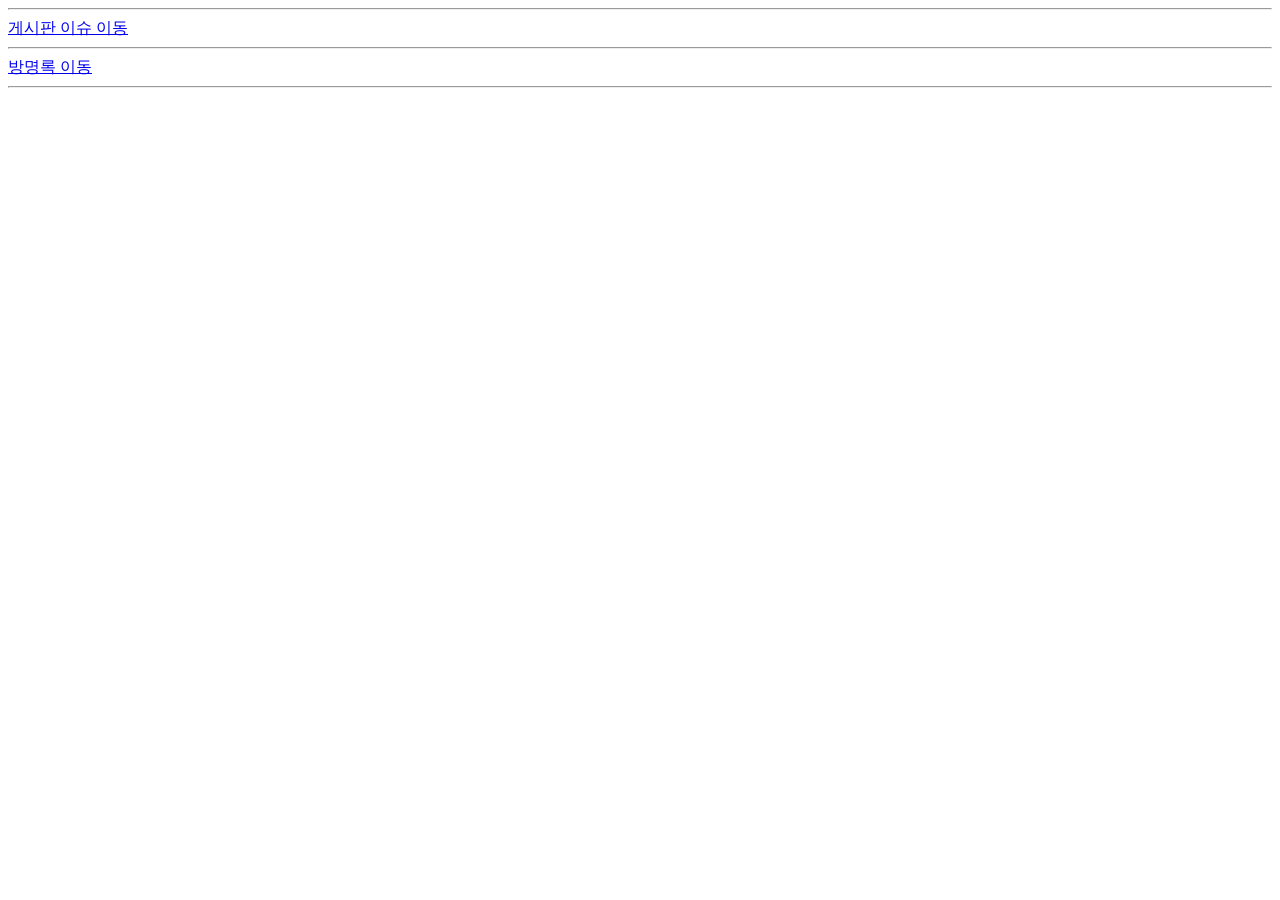
==== index.html @ 1bce0872 "Add initial HTML structure for FinalWeb" ====
<!DOCTYPE html>
<html lang="ko">
<head>
    <meta charset="UTF-8">
    <title>FinalWeb 메인</title>
    <style>
        /* 방명록 영역 기본 숨김 처리 및 여백 설정 */
        #guestbook-section {
            display: none;
            margin-top: 20px;
            max-width: 800px;
        }
    </style>
</head>
<body>
    <hr>
    <a href="https://github.com/asta7107/FinalWeb/issues" target="_blank">게시판 이슈 이동</a>
    <hr>
    <!-- 페이지 이동을 막고 자바스크립트 함수를 호출하도록 설정 -->
    <a href="javascript:void(0);" onclick="toggleGuestbook()">방명록 이동</a>
    <hr>

    <!-- 밑줄(<hr>) 아래에 나타날 방명록 영역 -->
    <div id="guestbook-section">
        <script src="https://giscus.app/client.js"
                data-repo="asta7107/FinalWeb"
                data-repo-id="R_kgDOVvx8ag"
                data-category="General"
                data-category-id="DIC_kwDOVvx8as4DLOYr"
                data-mapping="pathname"
                data-strict="0"
                data-reactions-enabled="1"
                data-emit-metadata="0"
                data-input-position="bottom"
                data-theme="preferred_color_scheme"
                data-lang="ko"
                crossorigin="anonymous"
                async>
        </script>
    </div>

    <script>
        function toggleGuestbook() {
            const guestbook = document.getElementById('guestbook-section');
            
            // 현재 숨겨져 있으면 보여주고, 이미 열려 있으면 다시 숨김
            if (guestbook.style.display === 'none' || guestbook.style.display === '') {
                guestbook.style.display = 'block';
            } else {
                guestbook.style.display = 'none';
            }
        }
    </script>
</body>
</html>
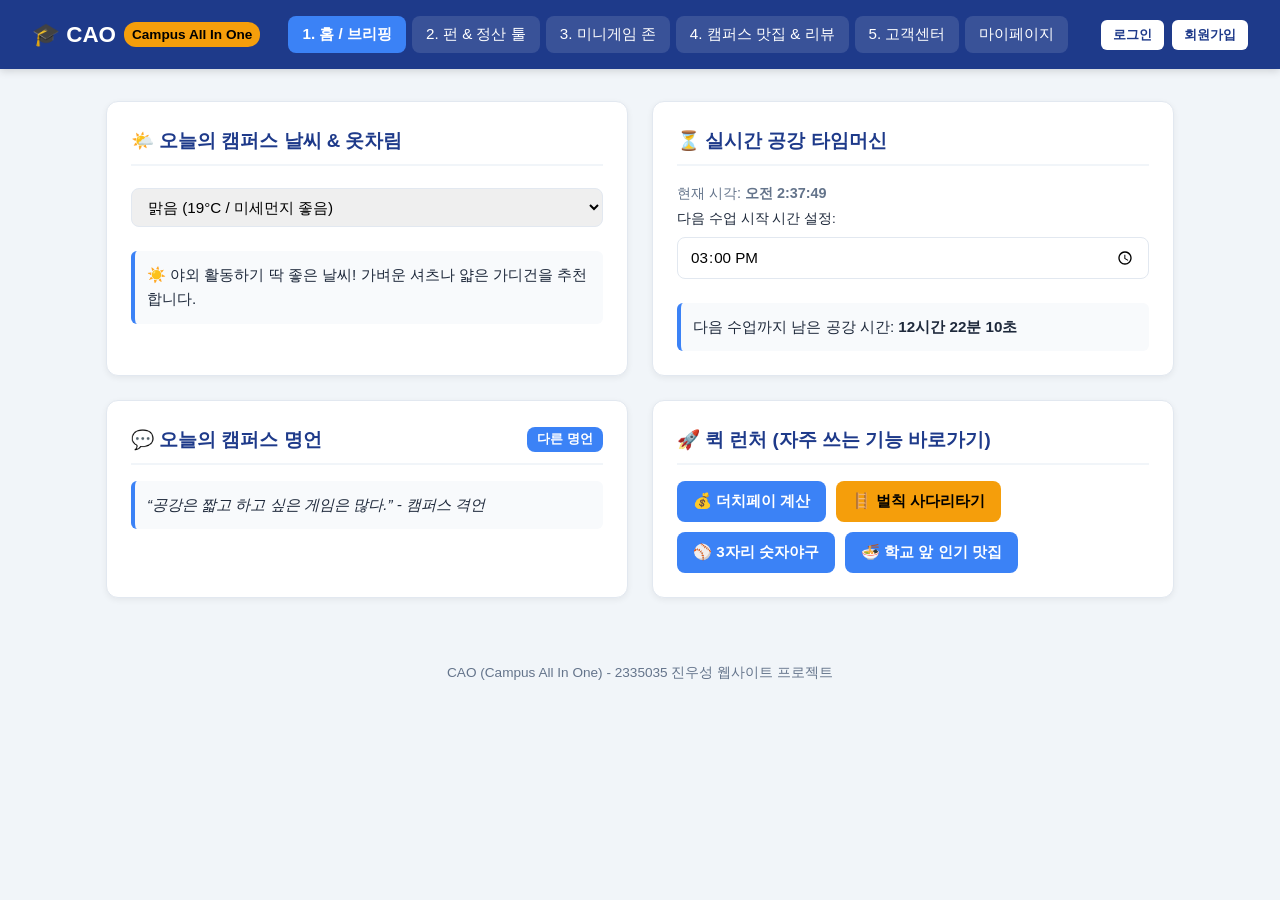
==== commit 2b1100ab: "Update index.html" ====
--- a/index.html
+++ b/index.html
@@ -2,54 +2,711 @@
 <html lang="ko">
 <head>
     <meta charset="UTF-8">
-    <title>FinalWeb 메인</title>
+    <meta name="viewport" content="width=device-width, initial-scale=1.0">
+    <title>CAO - Campus All In One (2335035 진우성)</title>
     <style>
-        /* 방명록 영역 기본 숨김 처리 및 여백 설정 */
-        #guestbook-section {
+        :root {
+            --primary: #1e3a8a;
+            --primary-light: #3b82f6;
+            --accent: #f59e0b;
+            --bg: #f1f5f9;
+            --card: #ffffff;
+            --text: #1e293b;
+            --muted: #64748b;
+            --border: #e2e8f0;
+        }
+        * { box-sizing: border-box; margin: 0; padding: 0; font-family: 'Malgun Gothic', -apple-system, sans-serif; }
+        body { background-color: var(--bg); color: var(--text); line-height: 1.6; }
+
+        /* 상단 헤더 & 네비게이션 */
+        header {
+            background: var(--primary);
+            color: white;
+            padding: 1rem 2rem;
+            display: flex;
+            justify-content: space-between;
+            align-items: center;
+            flex-wrap: wrap;
+            gap: 1rem;
+            box-shadow: 0 2px 8px rgba(0,0,0,0.15);
+            position: sticky;
+            top: 0;
+            z-index: 100;
+        }
+        .logo { font-size: 1.4rem; font-weight: bold; cursor: pointer; display: flex; align-items: center; gap: 8px; }
+        .logo span { font-size: 0.85rem; background: var(--accent); color: #000; padding: 2px 8px; border-radius: 12px; }
+        nav { display: flex; gap: 6px; flex-wrap: wrap; }
+        nav button {
+            background: rgba(255,255,255,0.12);
+            border: none;
+            color: white;
+            padding: 8px 14px;
+            border-radius: 8px;
+            cursor: pointer;
+            font-size: 0.95rem;
+            transition: 0.2s;
+        }
+        nav button:hover, nav button.active { background: var(--primary-light); font-weight: bold; }
+        .auth-btns button {
+            background: white;
+            color: var(--primary);
+            border: none;
+            padding: 6px 12px;
+            border-radius: 6px;
+            font-weight: bold;
+            cursor: pointer;
+            margin-left: 4px;
+        }
+
+        /* 메인 컨테이너 & SPA 페이지 */
+        main { max-width: 1100px; margin: 2rem auto; padding: 0 1rem; }
+        .page { display: none; animation: fadeIn 0.25s ease; }
+        .page.active { display: block; }
+        @keyframes fadeIn { from { opacity: 0; transform: translateY(6px); } to { opacity: 1; transform: translateY(0); } }
+
+        /* 그리드 & 카드 UI */
+        .grid-2 { display: grid; grid-template-columns: repeat(auto-fit, minmax(320px, 1fr)); gap: 1.5rem; margin-bottom: 1.5rem; }
+        .grid-3 { display: grid; grid-template-columns: repeat(auto-fit, minmax(260px, 1fr)); gap: 1.2rem; }
+        .card {
+            background: var(--card);
+            border-radius: 12px;
+            padding: 1.5rem;
+            box-shadow: 0 2px 6px rgba(0,0,0,0.06);
+            border: 1px solid var(--border);
+        }
+        .card h3 { color: var(--primary); margin-bottom: 1rem; border-bottom: 2px solid var(--bg); padding-bottom: 8px; display: flex; justify-content: space-between; align-items: center; }
+
+        /* 폼 & 버튼 공통 */
+        input, select, textarea {
+            width: 100%;
+            padding: 9px 12px;
+            margin: 6px 0 12px;
+            border: 1px solid var(--border);
+            border-radius: 8px;
+            font-size: 0.95rem;
+        }
+        .btn {
+            background: var(--primary-light);
+            color: white;
+            border: none;
+            padding: 10px 16px;
+            border-radius: 8px;
+            cursor: pointer;
+            font-weight: bold;
+            font-size: 0.95rem;
+            transition: 0.2s;
+        }
+        .btn:hover { background: var(--primary); }
+        .btn-accent { background: var(--accent); color: #000; }
+        .btn-accent:hover { background: #d97706; color: #fff; }
+        .result-box {
+            margin-top: 12px;
+            padding: 12px;
+            background: #f8fafc;
+            border-left: 4px solid var(--primary-light);
+            border-radius: 6px;
+            font-size: 0.95rem;
+        }
+
+        /* 반응속도 게임 영역 */
+        #reaction-pad {
+            height: 150px;
+            border-radius: 10px;
+            display: flex;
+            align-items: center;
+            justify-content: center;
+            font-size: 1.2rem;
+            font-weight: bold;
+            color: white;
+            cursor: pointer;
+            user-select: none;
+            background: #64748b;
+            margin: 10px 0;
+        }
+
+        /* 모달 (로그인 / 회원가입) */
+        .modal-overlay {
             display: none;
-            margin-top: 20px;
-            max-width: 800px;
-        }
+            position: fixed;
+            inset: 0;
+            background: rgba(0,0,0,0.5);
+            justify-content: center;
+            align-items: center;
+            z-index: 200;
+        }
+        .modal-box {
+            background: white;
+            padding: 2rem;
+            border-radius: 12px;
+            width: 90%;
+            max-width: 400px;
+        }
+
+        /* 맛집 뱃지 */
+        .badge { display: inline-block; padding: 2px 8px; font-size: 0.8rem; border-radius: 6px; background: #dbeafe; color: var(--primary); font-weight: bold; }
+        footer { text-align: center; padding: 2rem; color: var(--muted); font-size: 0.85rem; }
     </style>
 </head>
 <body>
-    <hr>
-    <a href="https://github.com/asta7107/FinalWeb/issues" target="_blank">게시판 이슈 이동</a>
-    <hr>
-    <!-- 페이지 이동을 막고 자바스크립트 함수를 호출하도록 설정 -->
-    <a href="javascript:void(0);" onclick="toggleGuestbook()">방명록 이동</a>
-    <hr>
-
-    <!-- 밑줄(<hr>) 아래에 나타날 방명록 영역 -->
-    <div id="guestbook-section">
-        <script src="https://giscus.app/client.js"
-                data-repo="asta7107/FinalWeb"
-                data-repo-id="R_kgDOVvx8ag"
-                data-category="General"
-                data-category-id="DIC_kwDOVvx8as4DLOYr"
-                data-mapping="pathname"
-                data-strict="0"
-                data-reactions-enabled="1"
-                data-emit-metadata="0"
-                data-input-position="bottom"
-                data-theme="preferred_color_scheme"
-                data-lang="ko"
-                crossorigin="anonymous"
-                async>
-        </script>
+
+<header>
+    <div class="logo" onclick="showPage('home')">
+        🎓 CAO <span>Campus All In One</span>
     </div>
-
-    <script>
-        function toggleGuestbook() {
-            const guestbook = document.getElementById('guestbook-section');
-            
-            // 현재 숨겨져 있으면 보여주고, 이미 열려 있으면 다시 숨김
-            if (guestbook.style.display === 'none' || guestbook.style.display === '') {
-                guestbook.style.display = 'block';
-            } else {
-                guestbook.style.display = 'none';
+    <nav id="main-nav">
+        <button onclick="showPage('home')" class="active" data-page="home">1. 홈 / 브리핑</button>
+        <button onclick="showPage('tools')" data-page="tools">2. 펀 & 정산 툴</button>
+        <button onclick="showPage('games')" data-page="games">3. 미니게임 존</button>
+        <button onclick="showPage('food')" data-page="food">4. 캠퍼스 맛집 & 리뷰</button>
+        <button onclick="showPage('cs')" data-page="cs">5. 고객센터</button>
+        <button onclick="showPage('mypage')" data-page="mypage">마이페이지</button>
+    </nav>
+    <div class="auth-btns" id="auth-area">
+        <button onclick="openModal('loginModal')">로그인</button>
+        <button onclick="openModal('signupModal')">회원가입</button>
+    </div>
+</header>
+
+<main>
+    <!-- 1. 홈 / 소개 (캠퍼스 브리핑) -->
+    <section id="home" class="page active">
+        <div class="grid-2">
+            <div class="card">
+                <h3>🌤️ 오늘의 캠퍼스 날씨 & 옷차림</h3>
+                <select id="weather-select" onchange="updateWeather()">
+                    <option value="sunny">맑음 (19°C / 미세먼지 좋음)</option>
+                    <option value="cloudy">흐림 (14°C / 선선함)</option>
+                    <option value="rain">비 (11°C / 강수확률 80%)</option>
+                    <option value="cold">한파 (2°C / 체감 -2°C)</option>
+                </select>
+                <div id="weather-display" class="result-box"></div>
+            </div>
+
+            <div class="card">
+                <h3>⏳ 실시간 공강 타임머신</h3>
+                <p style="font-size: 0.9rem; color: var(--muted);">현재 시각: <strong id="live-clock"></strong></p>
+                <label style="font-size: 0.85rem;">다음 수업 시작 시간 설정:</label>
+                <input type="time" id="next-class-time" value="15:00" onchange="updateCountdown()">
+                <div id="countdown-display" class="result-box"></div>
+            </div>
+        </div>
+
+        <div class="grid-2">
+            <div class="card">
+                <h3>💬 오늘의 캠퍼스 명언 <button class="btn" style="padding:4px 10px; font-size:0.8rem;" onclick="nextQuote()">다른 명언</button></h3>
+                <div id="quote-box" class="result-box" style="font-style: italic;"></div>
+            </div>
+
+            <div class="card">
+                <h3>🚀 퀵 런처 (자주 쓰는 기능 바로가기)</h3>
+                <div style="display: flex; gap: 10px; flex-wrap: wrap; margin-top: 10px;">
+                    <button class="btn" onclick="showPage('tools')">💰 더치페이 계산</button>
+                    <button class="btn btn-accent" onclick="showPage('tools')">🪜 벌칙 사다리타기</button>
+                    <button class="btn" onclick="showPage('games')">⚾ 3자리 숫자야구</button>
+                    <button class="btn" onclick="showPage('food')">🍜 학교 앞 인기 맛집</button>
+                </div>
+            </div>
+        </div>
+    </section>
+
+    <!-- 2. 펀 & 정산 툴 -->
+    <section id="tools" class="page">
+        <div class="grid-3">
+            <!-- 스마트 더치페이 -->
+            <div class="card">
+                <h3>💰 스마트 더치페이 계산기</h3>
+                <label>모임명 (내역 저장용)</label>
+                <input type="text" id="dutch-title" placeholder="예: 1차 뒷풀이 회식">
+                <label>총 결제 금액 (원)</label>
+                <input type="number" id="dutch-total" placeholder="예: 54000">
+                <label>참여 인원 (명)</label>
+                <input type="number" id="dutch-people" placeholder="예: 4">
+                <button class="btn" style="width:100%;" onclick="calcDutch()">정산 및 내역 저장</button>
+                <div id="dutch-res" class="result-box">금액과 인원을 입력하세요.</div>
+            </div>
+
+            <!-- 벌칙 사다리타기 -->
+            <div class="card">
+                <h3>🪜 벌칙 사다리타기</h3>
+                <label>참여자 이름 (쉼표로 구분)</label>
+                <input type="text" id="ladder-names" value="진우성, 김철수, 이영희, 박민수">
+                <label>벌칙/당첨 항목 (인원수와 동일하게)</label>
+                <input type="text" id="ladder-items" value="커피 쏘기, 통과, 통과, 설거지/정리">
+                <button class="btn btn-accent" style="width:100%;" onclick="runLadder()">사다리 결과 확인!</button>
+                <div id="ladder-res" class="result-box">버튼을 누르면 무작위로 매칭됩니다.</div>
+            </div>
+
+            <!-- 랜덤 룰렛 -->
+            <div class="card">
+                <h3>🎡 오늘의 랜덤 룰렛</h3>
+                <label>후보 항목 (쉼표로 구분)</label>
+                <textarea id="roulette-items" rows="3">제육볶음, 돈까스, 마라탕, 학식, 서브웨이</textarea>
+                <button class="btn" style="width:100%;" onclick="spinRoulette()">룰렛 돌리기</button>
+                <div id="roulette-res" class="result-box">결정장애 해결! 룰렛을 돌려보세요.</div>
+            </div>
+        </div>
+    </section>
+
+    <!-- 3. 미니게임 존 (공강 아케이드) -->
+    <section id="games" class="page">
+        <div class="grid-3">
+            <!-- 3자리 숫자야구 -->
+            <div class="card">
+                <h3>⚾ 3자리 숫자야구 <button class="btn" style="padding:3px 8px; font-size:0.8rem;" onclick="initBaseball()">새 게임</button></h3>
+                <p style="font-size:0.85rem; color:var(--muted);">중복 없는 3자리 숫자를 맞춰보세요.</p>
+                <input type="text" id="bb-input" maxlength="3" placeholder="예: 482">
+                <button class="btn" style="width:100%;" onclick="playBaseball()">던지기 (확인)</button>
+                <div id="bb-log" class="result-box" style="max-height:150px; overflow-y:auto;">게임 시작! 3자리 숫자를 입력하세요.</div>
+            </div>
+
+            <!-- 반응속도 테스트 -->
+            <div class="card">
+                <h3>⚡ 반응속도 테스트</h3>
+                <p style="font-size:0.85rem; color:var(--muted);">초록색으로 바뀌는 순간 클릭하세요!</p>
+                <div id="reaction-pad" onclick="handleReactionClick()">클릭하여 시작하기</div>
+                <div id="reaction-res" class="result-box">최고 기록: <strong id="best-reaction">-</strong></div>
+            </div>
+
+            <!-- 가위바위보 -->
+            <div class="card">
+                <h3>✌️ 가위바위보 대결</h3>
+                <p style="font-size:0.85rem; color:var(--muted);">컴퓨터와 승부를 겨루세요!</p>
+                <div style="display:flex; gap:8px; margin:15px 0;">
+                    <button class="btn" style="flex:1;" onclick="playRPS('가위')">✌️ 가위</button>
+                    <button class="btn" style="flex:1;" onclick="playRPS('바위')">✊ 바위</button>
+                    <button class="btn" style="flex:1;" onclick="playRPS('보')">🖐️ 보</button>
+                </div>
+                <div id="rps-res" class="result-box">무엇을 낼지 선택하세요!</div>
+            </div>
+        </div>
+    </section>
+
+    <!-- 4. 캠퍼스 맛집 & 리뷰 -->
+    <section id="food" class="page">
+        <div class="card" style="margin-bottom: 1.5rem;">
+            <h3>🍽️ 학교 앞 인기 맛집 피드</h3>
+            <div style="margin-bottom: 12px;">
+                <button class="btn" onclick="filterFood('전체')">전체</button>
+                <button class="btn" onclick="filterFood('한식')">한식</button>
+                <button class="btn" onclick="filterFood('중식/일식')">중식/일식</button>
+                <button class="btn" onclick="filterFood('카페/디저트')">카페/디저트</button>
+            </div>
+            <div id="food-list" class="grid-3"></div>
+        </div>
+
+        <div class="card">
+            <h3>🧾 학생 영수증 한줄 리뷰 작성</h3>
+            <div class="grid-2" style="margin-bottom:0;">
+                <div>
+                    <label>가게명</label>
+                    <input type="text" id="rev-store" placeholder="예: 금래원">
+                </div>
+                <div>
+                    <label>별점</label>
+                    <select id="rev-star">
+                        <option value="⭐⭐⭐⭐⭐">⭐⭐⭐⭐⭐ (강추!)</option>
+                        <option value="⭐⭐⭐⭐">⭐⭐⭐⭐ (맛있어요)</option>
+                        <option value="⭐⭐⭐">⭐⭐⭐ (무난해요)</option>
+                    </select>
+                </div>
+            </div>
+            <label>후기 내용</label>
+            <input type="text" id="rev-text" placeholder="가성비 좋고 양이 푸짐합니다!">
+            <button class="btn" onclick="addReview()">리뷰 등록</button>
+            <div id="review-list" style="margin-top: 15px;"></div>
+        </div>
+    </section>
+
+    <!-- 5. 고객센터 & 방명록 -->
+    <section id="cs" class="page">
+        <div class="grid-2">
+            <div class="card">
+                <h3>📢 공지사항</h3>
+                <div class="result-box" style="margin-bottom:10px;">
+                    <strong>[안내] CAO v1.0 정식 오픈!</strong><br>
+                    대학생의 편리한 공강 및 모임 생활을 위해 제작되었습니다.
+                </div>
+                <div class="result-box">
+                    <strong>[이벤트] 미니게임 랭킹 주간 보상</strong><br>
+                    반응속도 200ms 이하 달성 시 마이페이지에 기록됩니다.
+                </div>
+            </div>
+
+            <div class="card">
+                <h3>🛠️ 개발자 피드백 & 오류 제보</h3>
+                <label>유형 선택</label>
+                <select id="cs-type">
+                    <option>기능 제안</option>
+                    <option>맛집 추가 요청</option>
+                    <option>오류 / 버그 제보</option>
+                </select>
+                <label>내용</label>
+                <textarea id="cs-content" rows="3" placeholder="건의할 내용을 적어주세요."></textarea>
+                <button class="btn" onclick="submitCS()">제보 접수하기</button>
+                <div id="cs-res" class="result-box" style="display:none;"></div>
+            </div>
+        </div>
+    </section>
+
+    <!-- 마이페이지 -->
+    <section id="mypage" class="page">
+        <div class="card" style="margin-bottom:1.5rem;">
+            <h3>👤 내 프로필 & 활동 요약</h3>
+            <p id="my-profile-info">현재 <strong>비회원(게스트)</strong> 상태로 이용 중입니다. 로그인하시면 학번이 연동됩니다.</p>
+        </div>
+        <div class="grid-3">
+            <div class="card">
+                <h3>💳 내 정산 내역 기록</h3>
+                <ul id="my-dutch-list" style="padding-left: 18px; font-size:0.9rem;">
+                    <li>아직 정산 내역이 없습니다.</li>
+                </ul>
+            </div>
+            <div class="card">
+                <h3>🏆 미니게임 전적</h3>
+                <div id="my-game-stats" class="result-box">
+                    가위바위보: 0승 0무 0패<br>
+                    숫자야구 정답 횟수: 0회<br>
+                    반응속도 최고기록: 기록 없음
+                </div>
+            </div>
+            <div class="card">
+                <h3>❤️ 즐겨찾기 맛집</h3>
+                <ul id="my-fav-food" style="padding-left: 18px; font-size:0.9rem;">
+                    <li>맛집 탭에서 하트를 눌러 추가하세요.</li>
+                </ul>
+            </div>
+        </div>
+    </section>
+</main>
+
+<!-- 로그인 모달 -->
+<div id="loginModal" class="modal-overlay" onclick="if(event.target===this) closeModal('loginModal')">
+    <div class="modal-box">
+        <h3 style="margin-bottom:12px;">🎓 CAO 로그인</h3>
+        <input type="email" id="login-email" placeholder="학교 이메일 (예: 2335035@pcu.ac.kr)">
+        <input type="password" id="login-pw" placeholder="비밀번호">
+        <button class="btn" style="width:100%; margin-bottom:8px;" onclick="doLogin()">로그인</button>
+        <button class="btn btn-accent" style="width:100%;" onclick="doSocialLogin('카카오')">카카오 간편 로그인</button>
+    </div>
+</div>
+
+<!-- 회원가입 모달 -->
+<div id="signupModal" class="modal-overlay" onclick="if(event.target===this) closeModal('signupModal')">
+    <div class="modal-box">
+        <h3 style="margin-bottom:12px;">📝 대학생 회원가입</h3>
+        <input type="email" id="reg-email" placeholder="학교 이메일 (@ac.kr)">
+        <input type="text" id="reg-id" placeholder="학번 (예: 2335035)">
+        <input type="text" id="reg-name" placeholder="닉네임 (예: 진우성)">
+        <button class="btn" style="width:100%;" onclick="doSignup()">가입 완료</button>
+    </div>
+</div>
+
+<footer>
+    CAO (Campus All In One) - 2335035 진우성 웹사이트 프로젝트
+</footer>
+
+<script>
+    // 상태 관리 객체
+    const appState = {
+        user: null,
+        dutchHistory: [],
+        favFoods: [],
+        gameStats: { rpsWin: 0, rpsDraw: 0, rpsLose: 0, bbWins: 0, bestReaction: null }
+    };
+
+    // SPA 페이지 전환
+    function showPage(pageId) {
+        document.querySelectorAll('.page').forEach(p => p.classList.remove('active'));
+        document.querySelectorAll('#main-nav button').forEach(b => b.classList.remove('active'));
+        
+        document.getElementById(pageId).classList.add('active');
+        const navBtn = document.querySelector(`#main-nav button[data-page="${pageId}"]`);
+        if (navBtn) navBtn.classList.add('active');
+        if (pageId === 'mypage') renderMyPage();
+    }
+
+    // 1. 홈 / 브리핑 로직
+    function updateWeather() {
+        const val = document.getElementById('weather-select').value;
+        const tips = {
+            sunny: "☀️ 야외 활동하기 딱 좋은 날씨! 가벼운 셔츠나 얇은 가디건을 추천합니다.",
+            cloudy: "☁️ 일교차가 있으니 바람막이나 맨투맨을 챙기세요.",
+            rain: "☔ 우산 필수! 방수되는 신발과 겉옷을 챙기세요.",
+            cold: "❄️ 매우 춥습니다! 롱패딩과 목도리로 완전 무장하세요."
+        };
+        document.getElementById('weather-display').innerText = tips[val];
+    }
+
+    function updateClockAndCountdown() {
+        const now = new Date();
+        document.getElementById('live-clock').innerText = now.toLocaleTimeString('ko-KR');
+
+        const targetVal = document.getElementById('next-class-time').value;
+        if (!targetVal) return;
+        const [h, m] = targetVal.split(':').map(Number);
+        const target = new Date();
+        target.setHours(h, m, 0, 0);
+
+        const diff = target - now;
+        const box = document.getElementById('countdown-display');
+        if (diff <= 0) {
+            box.innerHTML = "🔔 설정한 수업 시간이 지났거나 이미 시작되었습니다!";
+        } else {
+            const hrs = Math.floor(diff / (1000 * 60 * 60));
+            const mins = Math.floor((diff % (1000 * 60 * 60)) / (1000 * 60));
+            const secs = Math.floor((diff % (1000 * 60)) / 1000);
+            box.innerHTML = `다음 수업까지 남은 공강 시간: <strong>${hrs}시간 ${mins}분 ${secs}초</strong>`;
+        }
+    }
+
+    const quotes = [
+        "“공강은 짧고 하고 싶은 게임은 많다.” - 캠퍼스 격언",
+        "“오늘 미룬 과제는 내일의 나를 울린다.”",
+        "“더치페이는 정확할수록 우정이 깊어진다.”",
+        "“학점도 중요하지만 오늘 점심 메뉴가 더 시급하다.”"
+    ];
+    let qIdx = 0;
+    function nextQuote() {
+        document.getElementById('quote-box').innerText = quotes[qIdx % quotes.length];
+        qIdx++;
+    }
+
+    // 2. 펀 & 정산 툴 로직
+    function calcDutch() {
+        const title = document.getElementById('dutch-title').value || "캠퍼스 모임";
+        const total = parseInt(document.getElementById('dutch-total').value) || 0;
+        const people = parseInt(document.getElementById('dutch-people').value) || 0;
+        if (total <= 0 || people <= 0) {
+            alert("금액과 인원을 정확히 입력해주세요.");
+            return;
+        }
+        const per = Math.floor(total / people);
+        const record = `${title}: 총 ${total.toLocaleString()}원 / ${people}명 → 1인당 ${per.toLocaleString()}원`;
+        appState.dutchHistory.unshift(record);
+        document.getElementById('dutch-res').innerHTML = `<strong>1인당 ${per.toLocaleString()}원</strong><br><small>(마이페이지에 자동 저장됨)</small>`;
+    }
+
+    function runLadder() {
+        const names = document.getElementById('ladder-names').value.split(',').map(s => s.trim()).filter(Boolean);
+        const items = document.getElementById('ladder-items').value.split(',').map(s => s.trim()).filter(Boolean);
+        if (names.length === 0 || names.length !== items.length) {
+            alert("참여자 수와 항목 수를 쉼표로 구분하여 똑같이 맞춰주세요!");
+            return;
+        }
+        const shuffled = [...items].sort(() => Math.random() - 0.5);
+        let html = names.map((n, i) => `👤 <strong>${n}</strong> ➔ <span style="color:var(--primary); font-weight:bold;">${shuffled[i]}</span>`).join('<br>');
+        document.getElementById('ladder-res').innerHTML = html;
+    }
+
+    function spinRoulette() {
+        const items = document.getElementById('roulette-items').value.split(',').map(s => s.trim()).filter(Boolean);
+        if (items.length === 0) return;
+        const pick = items[Math.floor(Math.random() * items.length)];
+        document.getElementById('roulette-res').innerHTML = `🎉 오늘의 당첨 결과: <strong style="font-size:1.15rem; color:#d97706;">${pick}</strong>`;
+    }
+
+    // 3. 미니게임 존 로직
+    let bbAnswer = [];
+    let bbTries = 0;
+    function initBaseball() {
+        const nums = [0,1,2,3,4,5,6,7,8,9].sort(() => Math.random() - 0.5);
+        bbAnswer = nums.slice(0, 3);
+        bbTries = 0;
+        document.getElementById('bb-log').innerHTML = "새 게임 시작! 3자리 숫자를 입력하세요.";
+        document.getElementById('bb-input').value = "";
+    }
+    function playBaseball() {
+        const val = document.getElementById('bb-input').value;
+        if (!/^\d{3}$/.test(val) || new Set(val).size !== 3) {
+            alert("중복되지 않는 3자리 숫자를 입력하세요!");
+            return;
+        }
+        bbTries++;
+        const guess = val.split('').map(Number);
+        let s = 0, b = 0;
+        guess.forEach((num, idx) => {
+            if (num === bbAnswer[idx]) s++;
+            else if (bbAnswer.includes(num)) b++;
+        });
+        const log = document.getElementById('bb-log');
+        if (s === 3) {
+            appState.gameStats.bbWins++;
+            log.innerHTML = `<strong style="color:green;">🎊 홈런! ${bbTries}번 만에 정답(${val})!</strong><br>` + log.innerHTML;
+        } else {
+            log.innerHTML = `[${bbTries}회] ${val} ➔ <strong>${s}S ${b}B</strong><br>` + log.innerHTML;
+        }
+        document.getElementById('bb-input').value = "";
+    }
+
+    let reactState = 'idle', reactTimer = null, reactStart = 0;
+    function handleReactionClick() {
+        const pad = document.getElementById('reaction-pad');
+        if (reactState === 'idle') {
+            reactState = 'waiting';
+            pad.style.background = '#dc2626';
+            pad.innerText = "초록색이 될 때까지 기다리세요...";
+            reactTimer = setTimeout(() => {
+                reactState = 'ready';
+                pad.style.background = '#16a34a';
+                pad.innerText = "지금 클릭하세요!!";
+                reactStart = Date.now();
+            }, Math.random() * 2000 + 1500);
+        } else if (reactState === 'waiting') {
+            clearTimeout(reactTimer);
+            reactState = 'idle';
+            pad.style.background = '#64748b';
+            pad.innerText = "너무 성급했어요! 다시 클릭하여 시작";
+        } else if (reactState === 'ready') {
+            const ms = Date.now() - reactStart;
+            reactState = 'idle';
+            pad.style.background = '#2563eb';
+            pad.innerText = `${ms}ms! (다시 하려면 클릭)`;
+            if (!appState.gameStats.bestReaction || ms < appState.gameStats.bestReaction) {
+                appState.gameStats.bestReaction = ms;
+                document.getElementById('best-reaction').innerText = ms + " ms";
             }
         }
-    </script>
+    }
+
+    function playRPS(userPick) {
+        const choices = ['가위', '바위', '보'];
+        const comPick = choices[Math.floor(Math.random() * 3)];
+        let result = "";
+        if (userPick === comPick) {
+            result = "무승부! 🤝";
+            appState.gameStats.rpsDraw++;
+        } else if (
+            (userPick === '가위' && comPick === '보') ||
+            (userPick === '바위' && comPick === '가위') ||
+            (userPick === '보' && comPick === '바위')
+        ) {
+            result = "승리했습니다! 🎉";
+            appState.gameStats.rpsWin++;
+        } else {
+            result = "패배했습니다! 😢";
+            appState.gameStats.rpsLose++;
+        }
+        document.getElementById('rps-res').innerHTML = `나: <strong>${userPick}</strong> vs 컴퓨터: <strong>${comPick}</strong><br>결과: <strong>${result}</strong>`;
+    }
+
+    // 4. 캠퍼스 맛집 & 리뷰 로직
+    const stores = [
+        { name: "금래원", cat: "중식/일식", menu: "짜장면 & 탕수육 세트", rating: "4.8" },
+        { name: "정문 앞 엄마손백반", cat: "한식", menu: "제육덮밥 / 김치찌개", rating: "4.7" },
+        { name: "캠퍼스 로스터리", cat: "카페/디저트", menu: "아이스 아메리카노 2,000원", rating: "4.9" },
+        { name: "가츠동 하우스", cat: "중식/일식", menu: "치즈돈까스 정식", rating: "4.6" },
+        { name: "할머니 순대국밥", cat: "한식", menu: "얼큰 순대국밥", rating: "4.8" },
+        { name: "와플 대학로점", cat: "카페/디저트", menu: "생크림 사과 와플", rating: "4.7" }
+    ];
+
+    function filterFood(cat) {
+        const list = document.getElementById('food-list');
+        const filtered = cat === '전체' ? stores : stores.filter(s => s.cat === cat);
+        list.innerHTML = filtered.map(s => `
+            <div class="result-box" style="margin:0;">
+                <span class="badge">${s.cat}</span> <strong>⭐ ${s.rating}</strong>
+                <h4 style="margin:6px 0;">${s.name}</h4>
+                <p style="font-size:0.85rem; color:var(--muted);">대표: ${s.menu}</p>
+                <button class="btn" style="padding:4px 10px; font-size:0.8rem; margin-top:8px;" onclick="toggleFav('${s.name}')">❤️ 즐겨찾기</button>
+            </div>
+        `).join('');
+    }
+
+    function toggleFav(name) {
+        if (!appState.favFoods.includes(name)) {
+            appState.favFoods.push(name);
+            alert(`'${name}'이(가) 마이페이지 즐겨찾기에 추가되었습니다!`);
+        } else {
+            alert("이미 즐겨찾기에 등록된 맛집입니다.");
+        }
+    }
+
+    function addReview() {
+        const store = document.getElementById('rev-store').value.trim();
+        const star = document.getElementById('rev-star').value;
+        const text = document.getElementById('rev-text').value.trim();
+        if (!store || !text) { alert("가게명과 후기를 입력해주세요."); return; }
+
+        const writer = appState.user ? appState.user.name : "익명 학우";
+        const item = document.createElement('div');
+        item.className = 'result-box';
+        item.innerHTML = `<strong>[${store}]</strong> ${star} - <em>${writer}</em><br>${text}`;
+        document.getElementById('review-list').prepend(item);
+        document.getElementById('rev-store').value = "";
+        document.getElementById('rev-text').value = "";
+    }
+
+    // 5. 고객센터
+    function submitCS() {
+        const type = document.getElementById('cs-type').value;
+        const content = document.getElementById('cs-content').value.trim();
+        if (!content) { alert("내용을 입력해주세요."); return; }
+        const box = document.getElementById('cs-res');
+        box.style.display = "block";
+        box.innerHTML = `✅ <strong>[${type}]</strong> 정상 접수되었습니다. 빠른 시일 내 반영하겠습니다!`;
+        document.getElementById('cs-content').value = "";
+    }
+
+    // 인증 & 마이페이지
+    function openModal(id) { document.getElementById(id).style.display = 'flex'; }
+    function closeModal(id) { document.getElementById(id).style.display = 'none'; }
+
+    function doLogin() {
+        const email = document.getElementById('login-email').value.trim();
+        if (!email) { alert("이메일을 입력하세요."); return; }
+        appState.user = { name: email.split('@')[0], email };
+        updateAuthUI();
+        closeModal('loginModal');
+    }
+    function doSocialLogin(provider) {
+        appState.user = { name: `${provider} 학생회원`, email: "student@ac.kr" };
+        updateAuthUI();
+        closeModal('loginModal');
+    }
+    function doSignup() {
+        const name = document.getElementById('reg-name').value.trim();
+        const id = document.getElementById('reg-id').value.trim();
+        const email = document.getElementById('reg-email').value.trim();
+        if (!name || !email) { alert("필수 정보를 입력하세요."); return; }
+        appState.user = { name: `${name} (${id})`, email };
+        updateAuthUI();
+        closeModal('signupModal');
+        alert("회원가입 및 자동 로그인이 완료되었습니다!");
+    }
+    function updateAuthUI() {
+        document.getElementById('auth-area').innerHTML = `
+            <span style="font-size:0.9rem; margin-right:6px;">👋 ${appState.user.name}님</span>
+            <button onclick="location.reload()">로그아웃</button>
+        `;
+    }
+
+    function renderMyPage() {
+        if (appState.user) {
+            document.getElementById('my-profile-info').innerHTML = `환영합니다, <strong>${appState.user.name}</strong>님! (${appState.user.email})`;
+        }
+        if (appState.dutchHistory.length > 0) {
+            document.getElementById('my-dutch-list').innerHTML = appState.dutchHistory.map(d => `<li>${d}</li>`).join('');
+        }
+        const g = appState.gameStats;
+        document.getElementById('my-game-stats').innerHTML = `
+            가위바위보: <strong>${g.rpsWin}승 ${g.rpsDraw}무 ${g.rpsLose}패</strong><br>
+            숫자야구 정답 횟수: <strong>${g.bbWins}회</strong><br>
+            반응속도 최고기록: <strong>${g.bestReaction ? g.bestReaction + 'ms' : '기록 없음'}</strong>
+        `;
+        if (appState.favFoods.length > 0) {
+            document.getElementById('my-fav-food').innerHTML = appState.favFoods.map(f => `<li>⭐ ${f}</li>`).join('');
+        }
+    }
+
+    // 초기 실행
+    window.onload = function() {
+        updateWeather();
+        nextQuote();
+        initBaseball();
+        filterFood('전체');
+        updateClockAndCountdown();
+        setInterval(updateClockAndCountdown, 1000);
+    };
+</script>
 </body>
 </html>
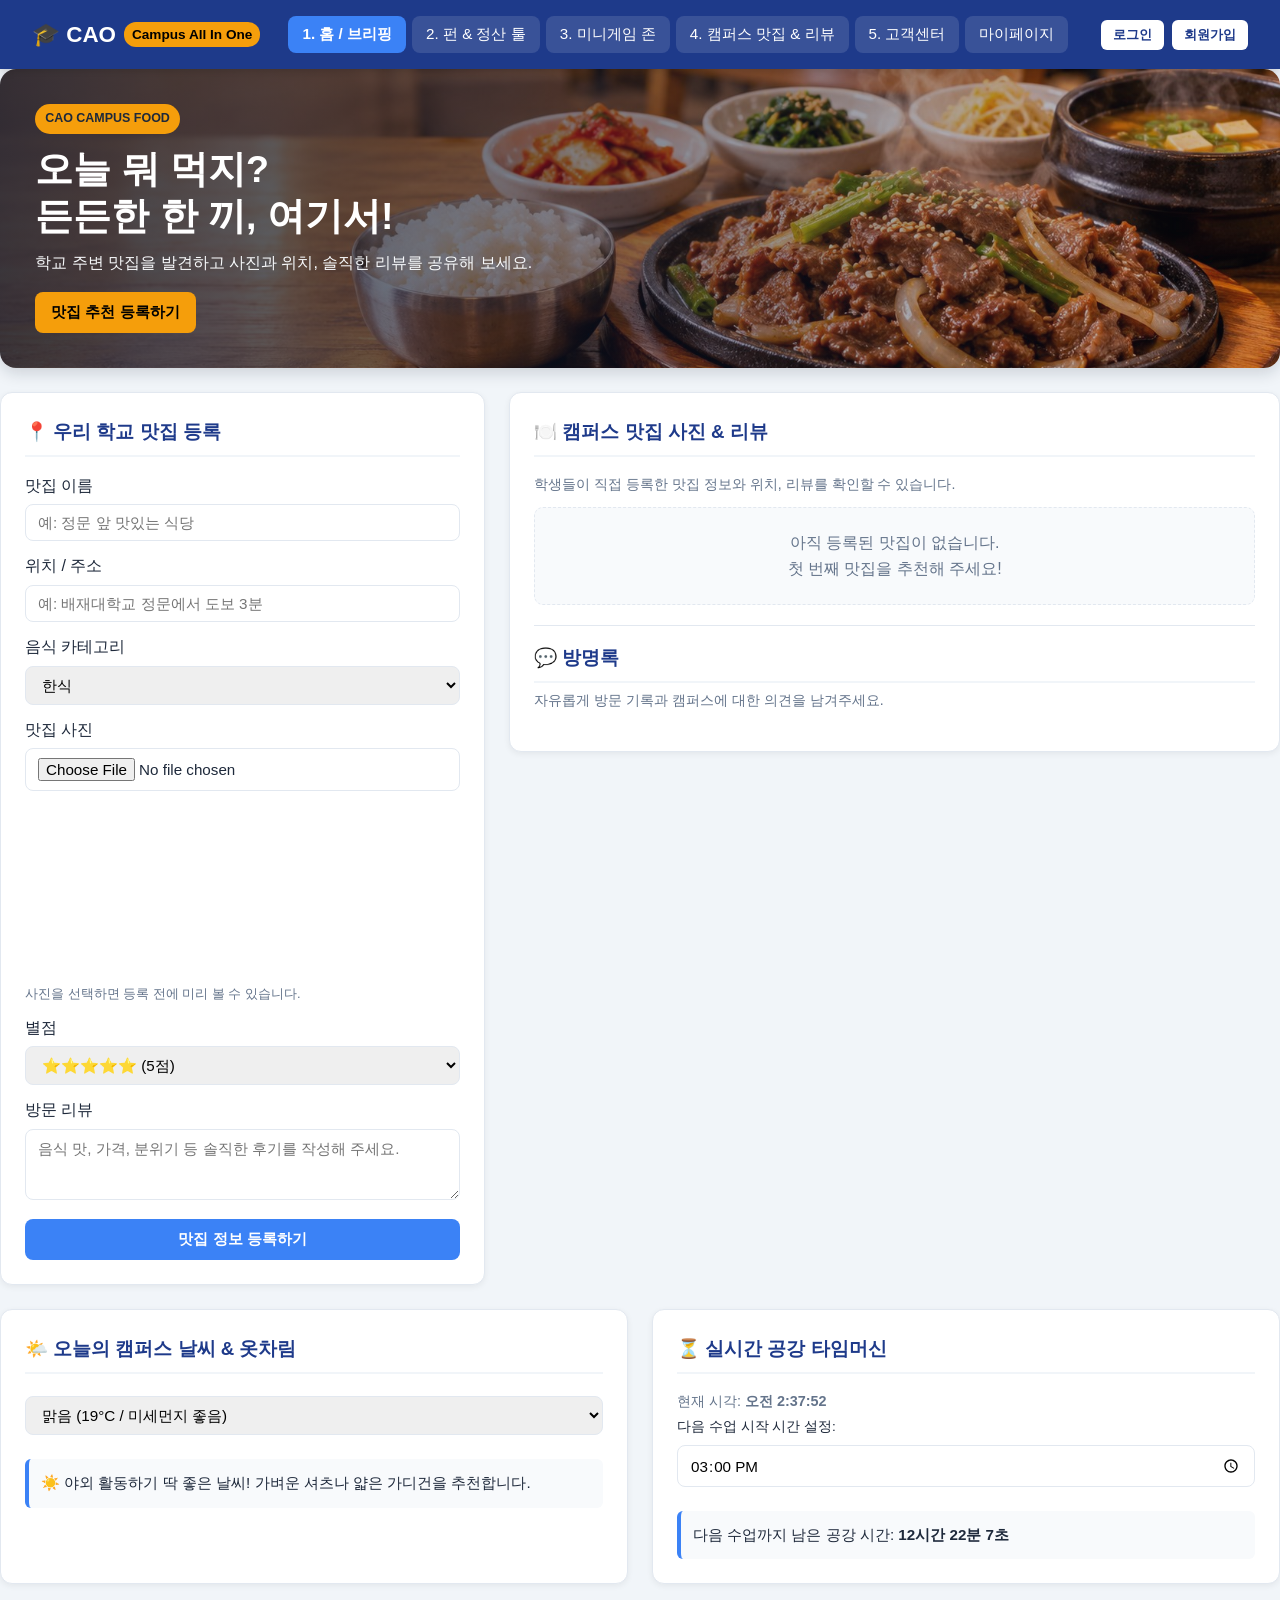
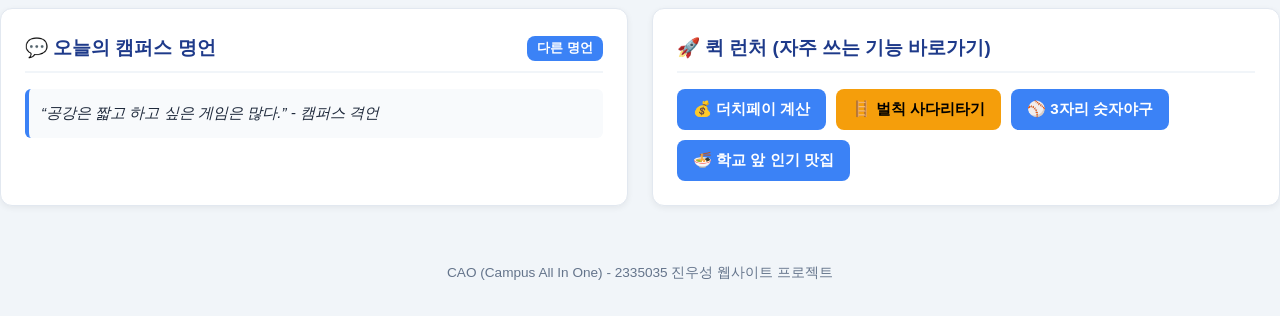
==== commit ae5e4581: "Update index.html" ====
--- a/index.html
+++ b/index.html
@@ -59,7 +59,11 @@
         }
 
         /* 메인 컨테이너 & SPA 페이지 */
-        main { max-width: 1100px; margin: 2rem auto; padding: 0 1rem; }
+        /* 화면 바깥쪽 불필요한 여백 제거: 콘텐츠를 브라우저 너비에 맞춤 */
+        main { width: 100%; max-width: none; margin: 0; padding: 0; }
+        .page { width: 100%; }
+        /* 작은 화면에서도 가로 방향 빈 공간이나 넘침 방지 */
+        html, body { width: 100%; min-height: 100%; overflow-x: hidden; }
         .page { display: none; animation: fadeIn 0.25s ease; }
         .page.active { display: block; }
         @keyframes fadeIn { from { opacity: 0; transform: translateY(6px); } to { opacity: 1; transform: translateY(0); } }
@@ -140,6 +144,47 @@
             border-radius: 12px;
             width: 90%;
             max-width: 400px;
+        }
+
+
+        /* 메인 화면 맛집 광고 및 맛집 등록/리뷰 영역 */
+        .food-ad-banner {
+            min-height: 270px;
+            margin-bottom: 1.5rem;
+            border-radius: 16px;
+            overflow: hidden;
+            position: relative;
+            display: flex;
+            align-items: center;
+            padding: 2.2rem;
+            color: white;
+            background-image: linear-gradient(90deg, rgba(15,23,42,.82), rgba(15,23,42,.18)), url("[data-uri]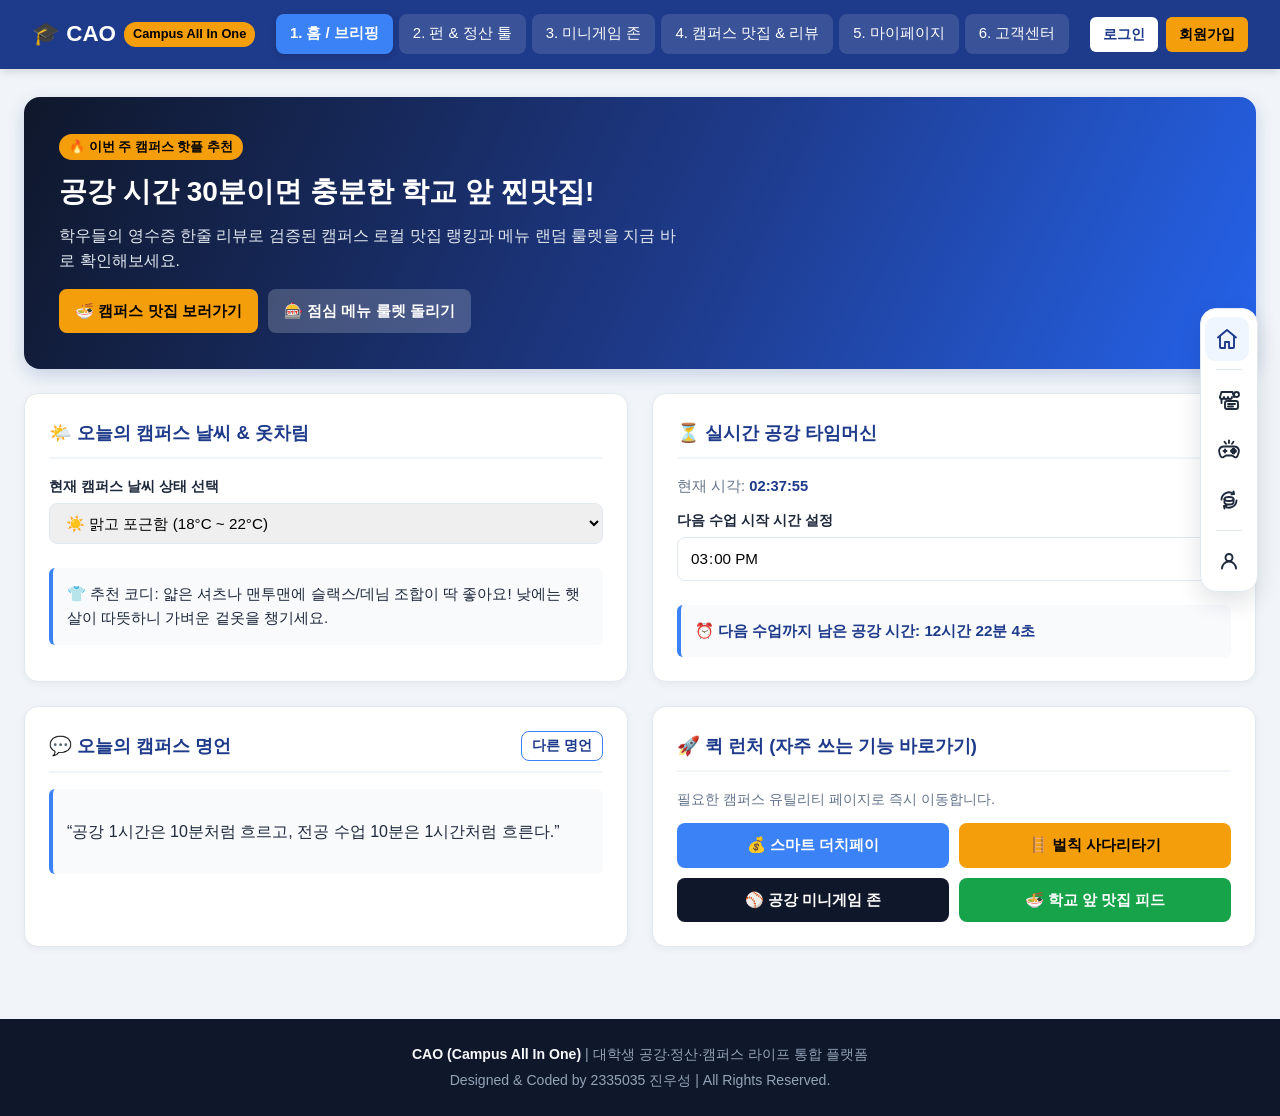
==== commit ae17818e: "Add files via upload" ====
--- a/index.html
+++ b/index.html
@@ -3,942 +3,315 @@
 <head>
     <meta charset="UTF-8">
     <meta name="viewport" content="width=device-width, initial-scale=1.0">
-    <title>CAO - Campus All In One (2335035 진우성)</title>
+    <title>CAO - Campus All In One | 홈 브리핑</title>
+    <link rel="stylesheet" href="common.css">
     <style>
-        :root {
-            --primary: #1e3a8a;
-            --primary-light: #3b82f6;
-            --accent: #f59e0b;
-            --bg: #f1f5f9;
-            --card: #ffffff;
-            --text: #1e293b;
-            --muted: #64748b;
-            --border: #e2e8f0;
-        }
-        * { box-sizing: border-box; margin: 0; padding: 0; font-family: 'Malgun Gothic', -apple-system, sans-serif; }
-        body { background-color: var(--bg); color: var(--text); line-height: 1.6; }
-
-        /* 상단 헤더 & 네비게이션 */
-        header {
-            background: var(--primary);
-            color: white;
-            padding: 1rem 2rem;
+        /* 우측 세로 빠른 이동 아이콘 독(Dock) */
+        .quick-icon-dock {
+            position: fixed;
+            right: 22px;
+            top: 50%;
+            transform: translateY(-50%);
+            z-index: 250;
+            background: #ffffff;
+            border: 1px solid #e2e8f0;
+            border-radius: 16px;
+            padding: 8px 6px;
             display: flex;
-            justify-content: space-between;
+            flex-direction: column;
             align-items: center;
-            flex-wrap: wrap;
-            gap: 1rem;
-            box-shadow: 0 2px 8px rgba(0,0,0,0.15);
-            position: sticky;
-            top: 0;
-            z-index: 100;
-        }
-        .logo { font-size: 1.4rem; font-weight: bold; cursor: pointer; display: flex; align-items: center; gap: 8px; }
-        .logo span { font-size: 0.85rem; background: var(--accent); color: #000; padding: 2px 8px; border-radius: 12px; }
-        nav { display: flex; gap: 6px; flex-wrap: wrap; }
-        nav button {
-            background: rgba(255,255,255,0.12);
-            border: none;
-            color: white;
-            padding: 8px 14px;
-            border-radius: 8px;
-            cursor: pointer;
-            font-size: 0.95rem;
-            transition: 0.2s;
-        }
-        nav button:hover, nav button.active { background: var(--primary-light); font-weight: bold; }
-        .auth-btns button {
-            background: white;
-            color: var(--primary);
-            border: none;
-            padding: 6px 12px;
-            border-radius: 6px;
-            font-weight: bold;
-            cursor: pointer;
-            margin-left: 4px;
-        }
-
-        /* 메인 컨테이너 & SPA 페이지 */
-        /* 화면 바깥쪽 불필요한 여백 제거: 콘텐츠를 브라우저 너비에 맞춤 */
-        main { width: 100%; max-width: none; margin: 0; padding: 0; }
-        .page { width: 100%; }
-        /* 작은 화면에서도 가로 방향 빈 공간이나 넘침 방지 */
-        html, body { width: 100%; min-height: 100%; overflow-x: hidden; }
-        .page { display: none; animation: fadeIn 0.25s ease; }
-        .page.active { display: block; }
-        @keyframes fadeIn { from { opacity: 0; transform: translateY(6px); } to { opacity: 1; transform: translateY(0); } }
-
-        /* 그리드 & 카드 UI */
-        .grid-2 { display: grid; grid-template-columns: repeat(auto-fit, minmax(320px, 1fr)); gap: 1.5rem; margin-bottom: 1.5rem; }
-        .grid-3 { display: grid; grid-template-columns: repeat(auto-fit, minmax(260px, 1fr)); gap: 1.2rem; }
-        .card {
-            background: var(--card);
-            border-radius: 12px;
-            padding: 1.5rem;
-            box-shadow: 0 2px 6px rgba(0,0,0,0.06);
-            border: 1px solid var(--border);
-        }
-        .card h3 { color: var(--primary); margin-bottom: 1rem; border-bottom: 2px solid var(--bg); padding-bottom: 8px; display: flex; justify-content: space-between; align-items: center; }
-
-        /* 폼 & 버튼 공통 */
-        input, select, textarea {
-            width: 100%;
-            padding: 9px 12px;
-            margin: 6px 0 12px;
-            border: 1px solid var(--border);
-            border-radius: 8px;
-            font-size: 0.95rem;
-        }
-        .btn {
-            background: var(--primary-light);
-            color: white;
-            border: none;
-            padding: 10px 16px;
-            border-radius: 8px;
-            cursor: pointer;
-            font-weight: bold;
-            font-size: 0.95rem;
-            transition: 0.2s;
-        }
-        .btn:hover { background: var(--primary); }
-        .btn-accent { background: var(--accent); color: #000; }
-        .btn-accent:hover { background: #d97706; color: #fff; }
-        .result-box {
-            margin-top: 12px;
-            padding: 12px;
-            background: #f8fafc;
-            border-left: 4px solid var(--primary-light);
-            border-radius: 6px;
-            font-size: 0.95rem;
-        }
-
-        /* 반응속도 게임 영역 */
-        #reaction-pad {
-            height: 150px;
-            border-radius: 10px;
+            gap: 6px;
+            box-shadow: 0 10px 25px rgba(15, 23, 42, 0.12);
+        }
+
+        .quick-dock-item {
+            position: relative;
+            width: 44px;
+            height: 44px;
+            border-radius: 11px;
             display: flex;
             align-items: center;
             justify-content: center;
-            font-size: 1.2rem;
-            font-weight: bold;
-            color: white;
-            cursor: pointer;
-            user-select: none;
-            background: #64748b;
-            margin: 10px 0;
-        }
-
-        /* 모달 (로그인 / 회원가입) */
-        .modal-overlay {
-            display: none;
-            position: fixed;
-            inset: 0;
-            background: rgba(0,0,0,0.5);
-            justify-content: center;
-            align-items: center;
-            z-index: 200;
-        }
-        .modal-box {
-            background: white;
-            padding: 2rem;
-            border-radius: 12px;
-            width: 90%;
-            max-width: 400px;
-        }
-
-
-        /* 메인 화면 맛집 광고 및 맛집 등록/리뷰 영역 */
-        .food-ad-banner {
-            min-height: 270px;
-            margin-bottom: 1.5rem;
-            border-radius: 16px;
-            overflow: hidden;
-            position: relative;
-            display: flex;
-            align-items: center;
-            padding: 2.2rem;
-            color: white;
-            background-image: linear-gradient(90deg, rgba(15,23,42,.82), rgba(15,23,42,.18)), url("[data-uri]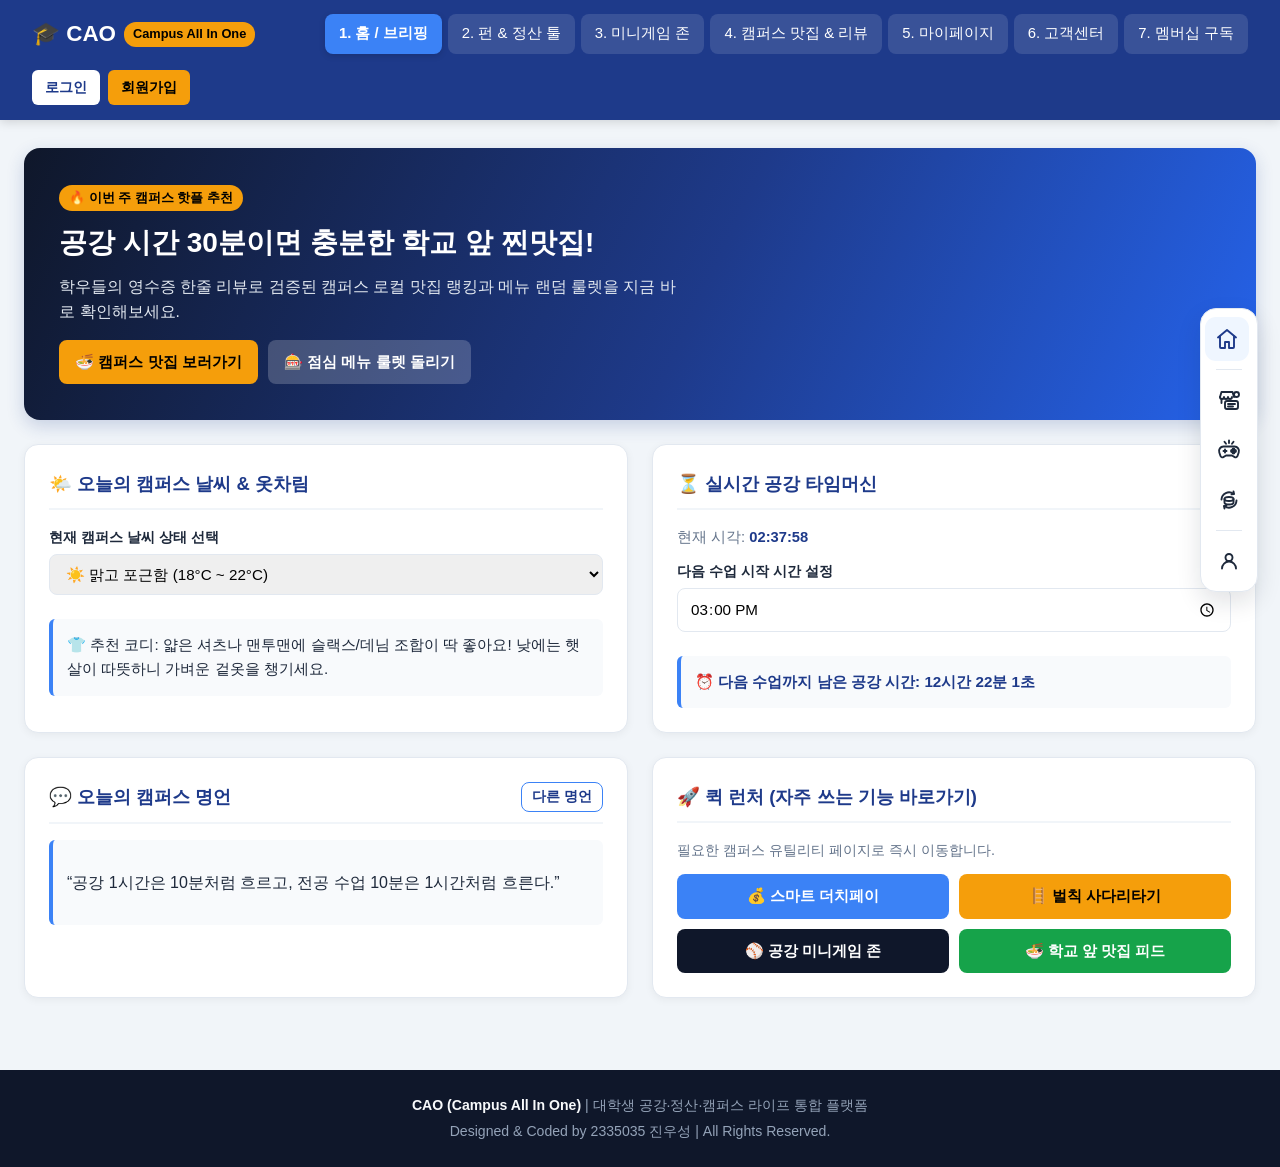
==== commit 320313b6: "Enhance header with navigation and subscription link Added navigation links and ensured subscription" ====
--- a/index.html
+++ b/index.html
@@ -115,7 +115,22 @@
     </style>
 </head>
 <body>
-    <header id="app-header"></header>
+    <header id="app-header">
+        <a href="index.html" class="logo">🎓 CAO <span>Campus All In One</span></a>
+        <nav>
+            <a href="index.html" class="active">1. 홈 / 브리핑</a>
+            <a href="tools.html">2. 펀 &amp; 정산 툴</a>
+            <a href="games.html">3. 미니게임 존</a>
+            <a href="food.html">4. 캠퍼스 맛집 &amp; 리뷰</a>
+            <a href="mypage.html">5. 마이페이지</a>
+            <a href="cs.html">6. 고객센터</a>
+            <a href="subscribe.html">7. 멤버십 구독</a>
+        </nav>
+        <div class="auth-area">
+            <a href="login.html" class="auth-btn">로그인</a>
+            <a href="signup.html" class="auth-btn accent">회원가입</a>
+        </div>
+    </header>
 
     <!-- 메인화면 빠른 이동 세로 아이콘 바 -->
     <aside class="quick-icon-dock" aria-label="메인화면 빠른 이동 아이콘">
@@ -248,6 +263,15 @@
             renderLayout('index');
         }
 
+        // common.js의 renderLayout이 헤더를 덮어쓴 경우에도 멤버십 구독 메뉴가 유지되도록 보장
+        const headerNav = document.querySelector('#app-header nav');
+        if (headerNav && !headerNav.querySelector('a[href="subscribe.html"]')) {
+            const subLink = document.createElement('a');
+            subLink.href = 'subscribe.html';
+            subLink.textContent = '7. 멤버십 구독';
+            headerNav.appendChild(subLink);
+        }
+
         const weatherGuides = {
             sunny: '👕 추천 코디: 얇은 셔츠나 맨투맨에 슬랙스/데님 조합이 딱 좋아요! 낮에는 햇살이 따뜻하니 가벼운 겉옷을 챙기세요.',
             cloudy: '🧥 추천 코디: 일교차가 큰 날씨입니다. 니트나 후드티 위에 가디건이나 바람막이 자켓을 걸치는 것을 추천합니다.',
@@ -314,4 +338,4 @@
         setInterval(updateTimer, 1000);
     </script>
 </body>
-</html>+</html>
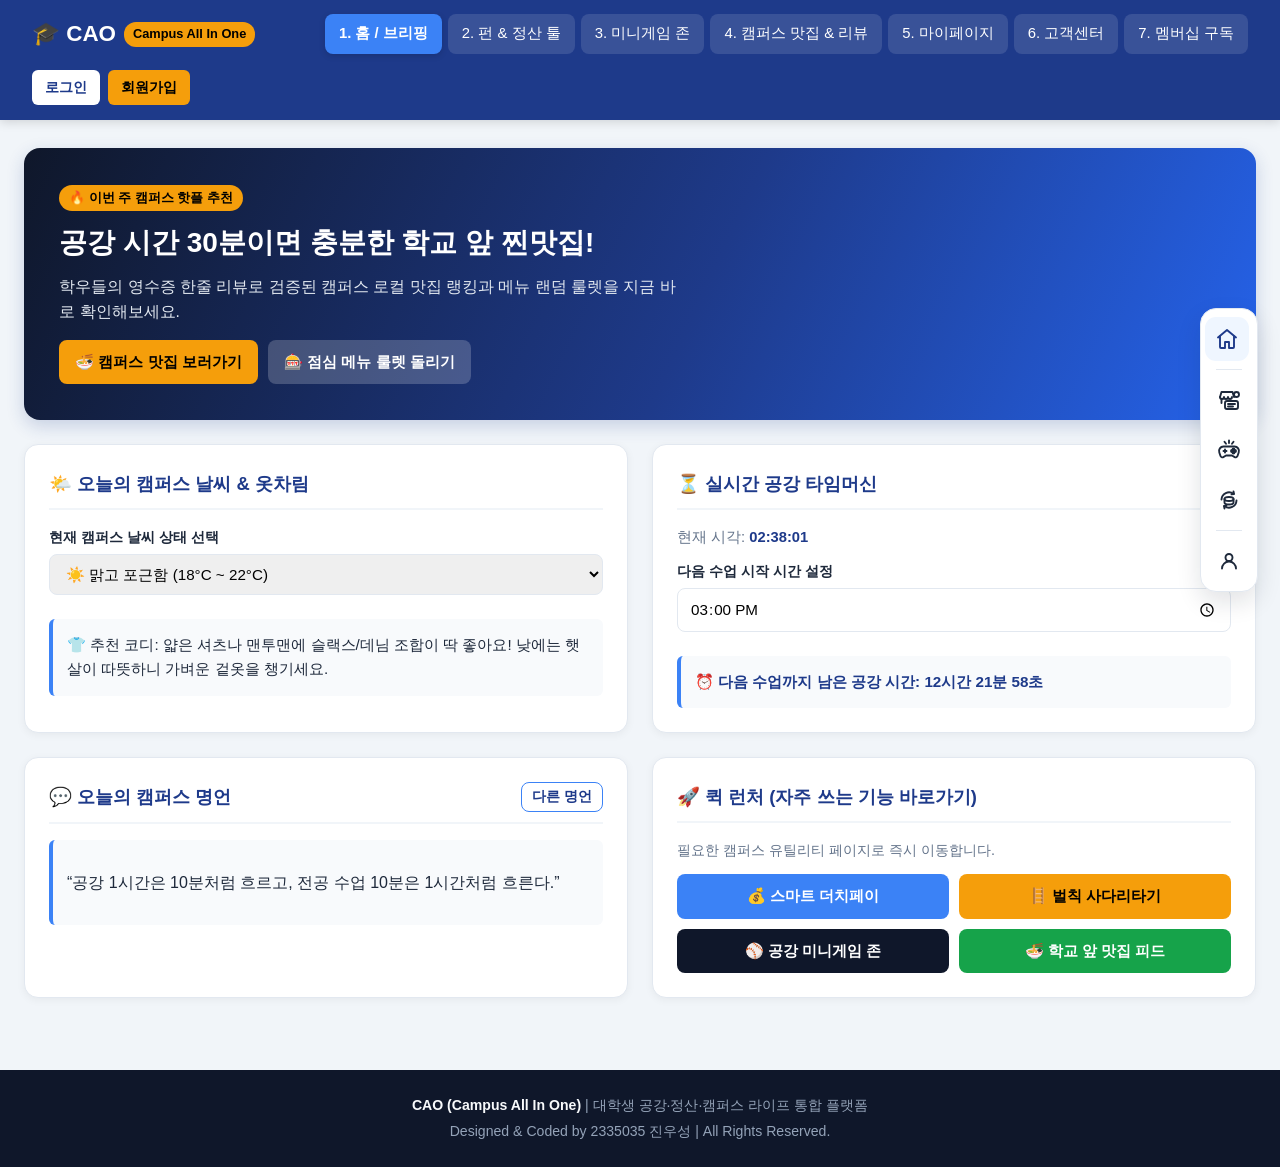
==== commit bbbaebcf: "Update index.html" ====
--- a/index.html
+++ b/index.html
@@ -259,18 +259,24 @@
 
     <script src="common.js"></script>
     <script>
-        if (typeof renderLayout === 'function') {
-            renderLayout('index');
-        }
-
-        // common.js의 renderLayout이 헤더를 덮어쓴 경우에도 멤버십 구독 메뉴가 유지되도록 보장
-        const headerNav = document.querySelector('#app-header nav');
-        if (headerNav && !headerNav.querySelector('a[href="subscribe.html"]')) {
+        function ensureSubscribeNavOnce() {
+            const headerNav = document.querySelector('#app-header nav');
+            if (!headerNav) return;
+
+            // subscribe.html 링크가 여러 개 생겼다면 모두 제거 후 딱 1개만 추가
+            const existingSubLinks = headerNav.querySelectorAll('a[href="subscribe.html"]');
+            existingSubLinks.forEach((el) => el.remove());
+
             const subLink = document.createElement('a');
             subLink.href = 'subscribe.html';
             subLink.textContent = '7. 멤버십 구독';
             headerNav.appendChild(subLink);
         }
+
+        if (typeof renderLayout === 'function') {
+            renderLayout('index');
+        }
+        ensureSubscribeNavOnce();
 
         const weatherGuides = {
             sunny: '👕 추천 코디: 얇은 셔츠나 맨투맨에 슬랙스/데님 조합이 딱 좋아요! 낮에는 햇살이 따뜻하니 가벼운 겉옷을 챙기세요.',
